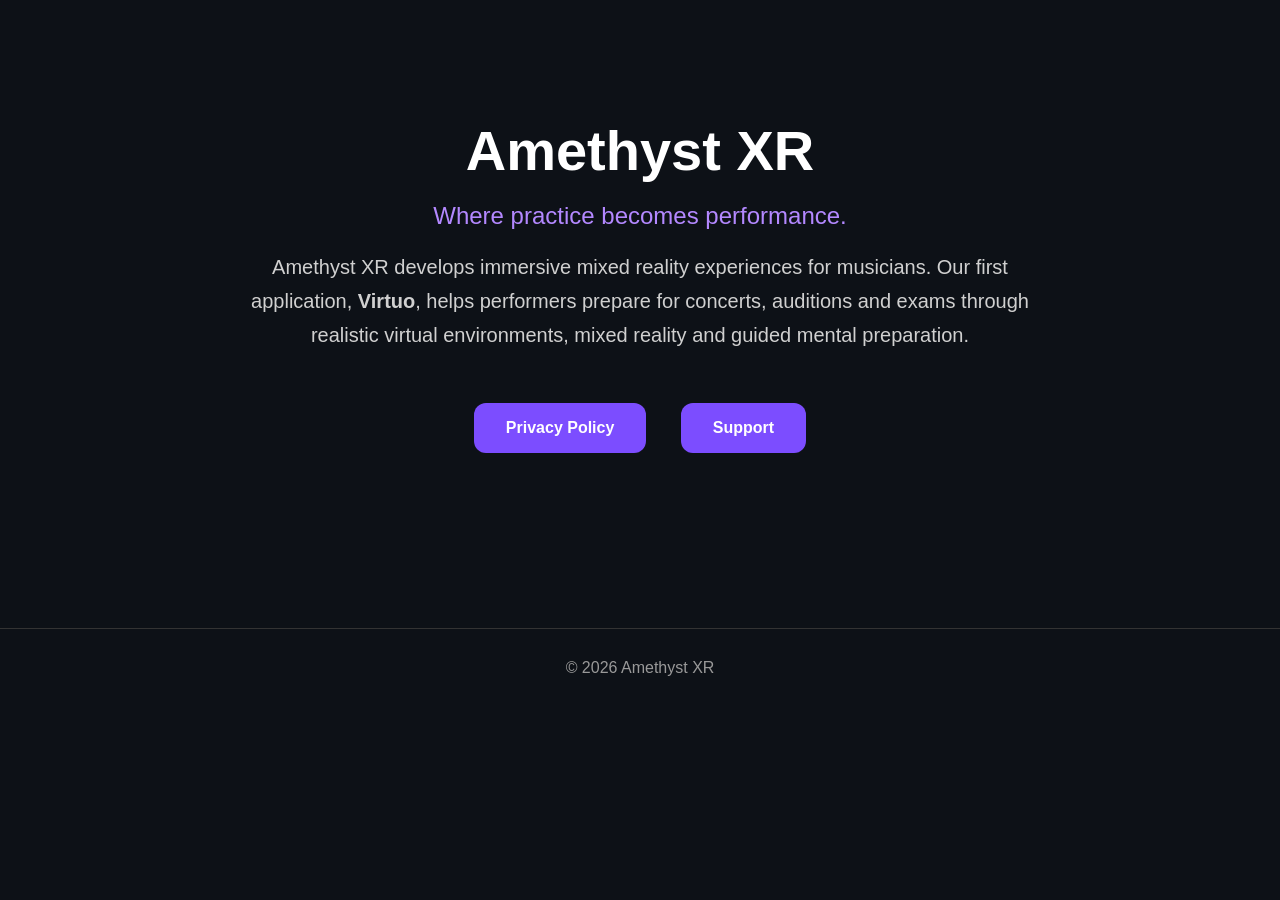
==== index.html @ acb44368 "Create index.html" ====
<!DOCTYPE html>
<html lang="en">
<head>
<meta charset="UTF-8">
<meta name="viewport" content="width=device-width, initial-scale=1.0">
<title>Amethyst XR</title>

<style>
body{
    margin:0;
    font-family:Arial,Helvetica,sans-serif;
    background:#0d1117;
    color:white;
    text-align:center;
}

.hero{
    padding:80px 20px;
}

h1{
    font-size:56px;
    margin-bottom:10px;
}

h2{
    color:#b388ff;
    font-weight:normal;
}

p{
    max-width:800px;
    margin:auto;
    font-size:20px;
    line-height:1.7;
    color:#d0d0d0;
}

.button{
    display:inline-block;
    margin:15px;
    padding:16px 32px;
    background:#7c4dff;
    color:white;
    text-decoration:none;
    border-radius:12px;
    font-weight:bold;
}

.button:hover{
    background:#9b6dff;
}

footer{
    margin-top:80px;
    padding:30px;
    color:#999;
    border-top:1px solid #333;
}
</style>

</head>

<body>

<div class="hero">

<h1>Amethyst XR</h1>

<h2>Where practice becomes performance.</h2>

<p>

Amethyst XR develops immersive mixed reality experiences for musicians.

Our first application, <strong>Virtuo</strong>, helps performers prepare for concerts, auditions and exams through realistic virtual environments, mixed reality and guided mental preparation.

</p>

<br><br>

<a class="button" href="privacy.html">Privacy Policy</a>

<a class="button" href="support.html">Support</a>

</div>

<footer>

© 2026 Amethyst XR

</footer>

</body>
</html>
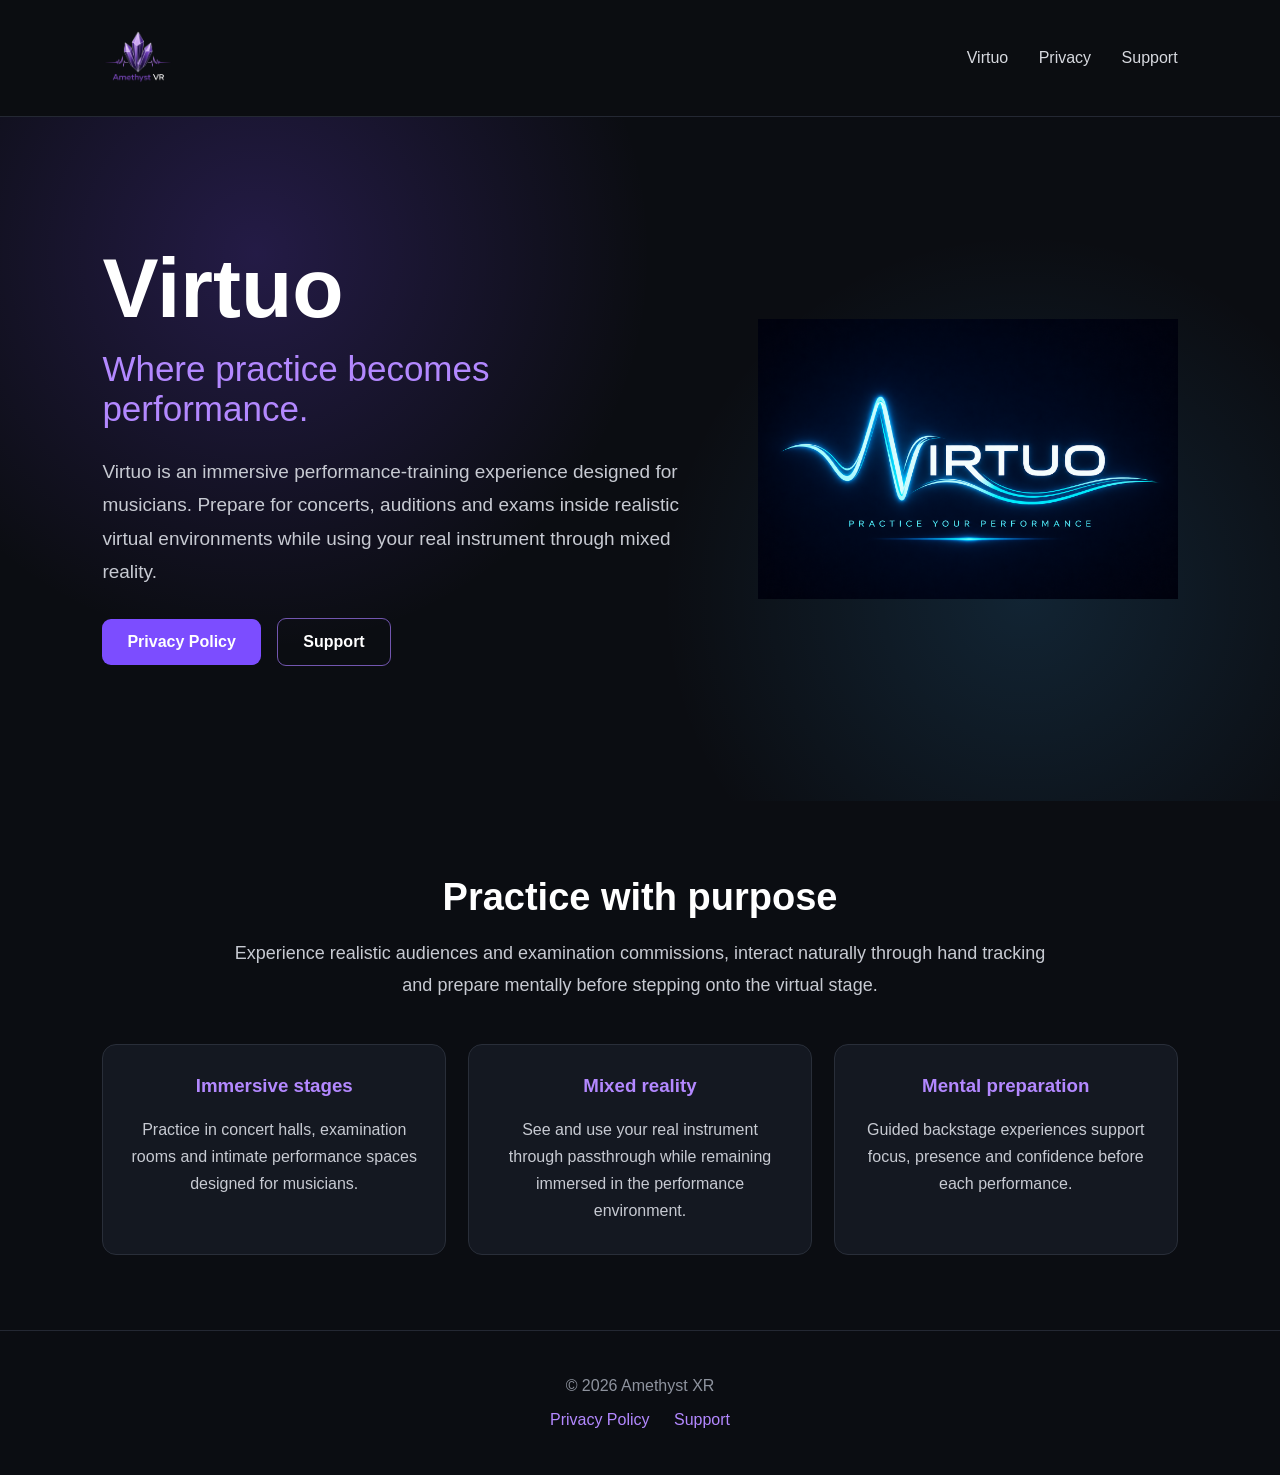
==== commit f4205960: "Redesign homepage and add logos" ====
--- a/index.html
+++ b/index.html
@@ -3,91 +3,298 @@
 <head>
 <meta charset="UTF-8">
 <meta name="viewport" content="width=device-width, initial-scale=1.0">
-<title>Amethyst XR</title>
+
+<title>Amethyst XR | Virtuo</title>
 
 <style>
-body{
-    margin:0;
-    font-family:Arial,Helvetica,sans-serif;
-    background:#0d1117;
-    color:white;
-    text-align:center;
-}
-
-.hero{
-    padding:80px 20px;
-}
-
-h1{
-    font-size:56px;
-    margin-bottom:10px;
-}
-
-h2{
-    color:#b388ff;
-    font-weight:normal;
-}
-
-p{
-    max-width:800px;
-    margin:auto;
-    font-size:20px;
-    line-height:1.7;
-    color:#d0d0d0;
-}
-
-.button{
-    display:inline-block;
-    margin:15px;
-    padding:16px 32px;
-    background:#7c4dff;
-    color:white;
-    text-decoration:none;
-    border-radius:12px;
-    font-weight:bold;
-}
-
-.button:hover{
-    background:#9b6dff;
-}
-
-footer{
-    margin-top:80px;
-    padding:30px;
-    color:#999;
-    border-top:1px solid #333;
+* {
+    box-sizing: border-box;
+}
+
+html {
+    scroll-behavior: smooth;
+}
+
+body {
+    margin: 0;
+    font-family: Arial, Helvetica, sans-serif;
+    background: #0b0d12;
+    color: #ffffff;
+}
+
+header {
+    display: flex;
+    align-items: center;
+    justify-content: space-between;
+    padding: 22px 8%;
+    border-bottom: 1px solid #242833;
+    background: rgba(11, 13, 18, 0.94);
+}
+
+.brand-logo {
+    width: 220px;
+    max-height: 72px;
+    object-fit: contain;
+    object-position: left center;
+}
+
+nav a {
+    color: #d7d9df;
+    text-decoration: none;
+    margin-left: 26px;
+    font-size: 16px;
+}
+
+nav a:hover {
+    color: #b388ff;
+}
+
+.hero {
+    min-height: 76vh;
+    display: flex;
+    align-items: center;
+    justify-content: space-between;
+    gap: 60px;
+    padding: 85px 8%;
+    background:
+        radial-gradient(circle at 20% 20%, rgba(124, 77, 255, 0.22), transparent 34%),
+        radial-gradient(circle at 80% 70%, rgba(58, 177, 255, 0.14), transparent 32%);
+}
+
+.hero-text {
+    max-width: 650px;
+}
+
+.hero h1 {
+    margin: 0 0 12px;
+    font-size: clamp(48px, 7vw, 84px);
+}
+
+.hero h2 {
+    margin: 0 0 26px;
+    color: #b388ff;
+    font-weight: 400;
+    font-size: clamp(23px, 3vw, 35px);
+}
+
+.hero p {
+    margin: 0;
+    color: #c7cad2;
+    font-size: 19px;
+    line-height: 1.75;
+}
+
+.virtuo-logo {
+    width: min(420px, 42vw);
+    max-height: 360px;
+    object-fit: contain;
+}
+
+.actions {
+    margin-top: 30px;
+}
+
+.button {
+    display: inline-block;
+    margin: 0 12px 12px 0;
+    padding: 14px 25px;
+    border-radius: 9px;
+    background: #7c4dff;
+    color: #ffffff;
+    text-decoration: none;
+    font-weight: bold;
+}
+
+.button:hover {
+    background: #9a74ff;
+}
+
+.button.secondary {
+    background: transparent;
+    border: 1px solid #7256af;
+}
+
+.section {
+    padding: 75px 8%;
+    text-align: center;
+}
+
+.section h2 {
+    margin: 0 0 18px;
+    font-size: 38px;
+}
+
+.section-intro {
+    max-width: 820px;
+    margin: 0 auto;
+    color: #c7cad2;
+    font-size: 18px;
+    line-height: 1.8;
+}
+
+.features {
+    display: grid;
+    grid-template-columns: repeat(3, 1fr);
+    gap: 22px;
+    margin-top: 42px;
+}
+
+.card {
+    padding: 30px 24px;
+    border: 1px solid #292e39;
+    border-radius: 14px;
+    background: #141821;
+}
+
+.card h3 {
+    margin-top: 0;
+    color: #b388ff;
+}
+
+.card p {
+    margin-bottom: 0;
+    color: #c7cad2;
+    line-height: 1.7;
+}
+
+footer {
+    padding: 30px 8%;
+    border-top: 1px solid #242833;
+    text-align: center;
+    color: #8e939e;
+}
+
+footer a {
+    color: #b388ff;
+    text-decoration: none;
+    margin: 0 10px;
+}
+
+@media (max-width: 800px) {
+    header {
+        flex-direction: column;
+        gap: 18px;
+    }
+
+    nav a {
+        margin: 0 10px;
+    }
+
+    .hero {
+        flex-direction: column;
+        text-align: center;
+        padding-top: 60px;
+    }
+
+    .virtuo-logo {
+        width: 78%;
+    }
+
+    .features {
+        grid-template-columns: 1fr;
+    }
 }
 </style>
-
 </head>
 
 <body>
 
-<div class="hero">
-
-<h1>Amethyst XR</h1>
-
-<h2>Where practice becomes performance.</h2>
-
-<p>
-
-Amethyst XR develops immersive mixed reality experiences for musicians.
-
-Our first application, <strong>Virtuo</strong>, helps performers prepare for concerts, auditions and exams through realistic virtual environments, mixed reality and guided mental preparation.
-
-</p>
-
-<br><br>
-
-<a class="button" href="privacy.html">Privacy Policy</a>
-
-<a class="button" href="support.html">Support</a>
-
-</div>
+<header>
+    <img
+        class="brand-logo"
+        src="amethyst-logo.png"
+        alt="Amethyst XR logo"
+    >
+
+    <nav>
+        <a href="#virtuo">Virtuo</a>
+        <a href="privacy.html">Privacy</a>
+        <a href="support.html">Support</a>
+    </nav>
+</header>
+
+<main>
+
+<section class="hero" id="virtuo">
+
+    <div class="hero-text">
+
+        <h1>Virtuo</h1>
+
+        <h2>Where practice becomes performance.</h2>
+
+        <p>
+            Virtuo is an immersive performance-training experience designed
+            for musicians. Prepare for concerts, auditions and exams inside
+            realistic virtual environments while using your real instrument
+            through mixed reality.
+        </p>
+
+        <div class="actions">
+            <a class="button" href="privacy.html">Privacy Policy</a>
+            <a class="button secondary" href="support.html">Support</a>
+        </div>
+
+    </div>
+
+    <img
+        class="virtuo-logo"
+        src="virtuo-logo.png"
+        alt="Virtuo logo"
+    >
+
+</section>
+
+<section class="section">
+
+    <h2>Practice with purpose</h2>
+
+    <p class="section-intro">
+        Experience realistic audiences and examination commissions,
+        interact naturally through hand tracking and prepare mentally
+        before stepping onto the virtual stage.
+    </p>
+
+    <div class="features">
+
+        <div class="card">
+            <h3>Immersive stages</h3>
+            <p>
+                Practice in concert halls, examination rooms and intimate
+                performance spaces designed for musicians.
+            </p>
+        </div>
+
+        <div class="card">
+            <h3>Mixed reality</h3>
+            <p>
+                See and use your real instrument through passthrough while
+                remaining immersed in the performance environment.
+            </p>
+        </div>
+
+        <div class="card">
+            <h3>Mental preparation</h3>
+            <p>
+                Guided backstage experiences support focus, presence and
+                confidence before each performance.
+            </p>
+        </div>
+
+    </div>
+
+</section>
+
+</main>
 
 <footer>
 
-© 2026 Amethyst XR
+    <p>© 2026 Amethyst XR</p>
+
+    <p>
+        <a href="privacy.html">Privacy Policy</a>
+        <a href="support.html">Support</a>
+    </p>
 
 </footer>
 
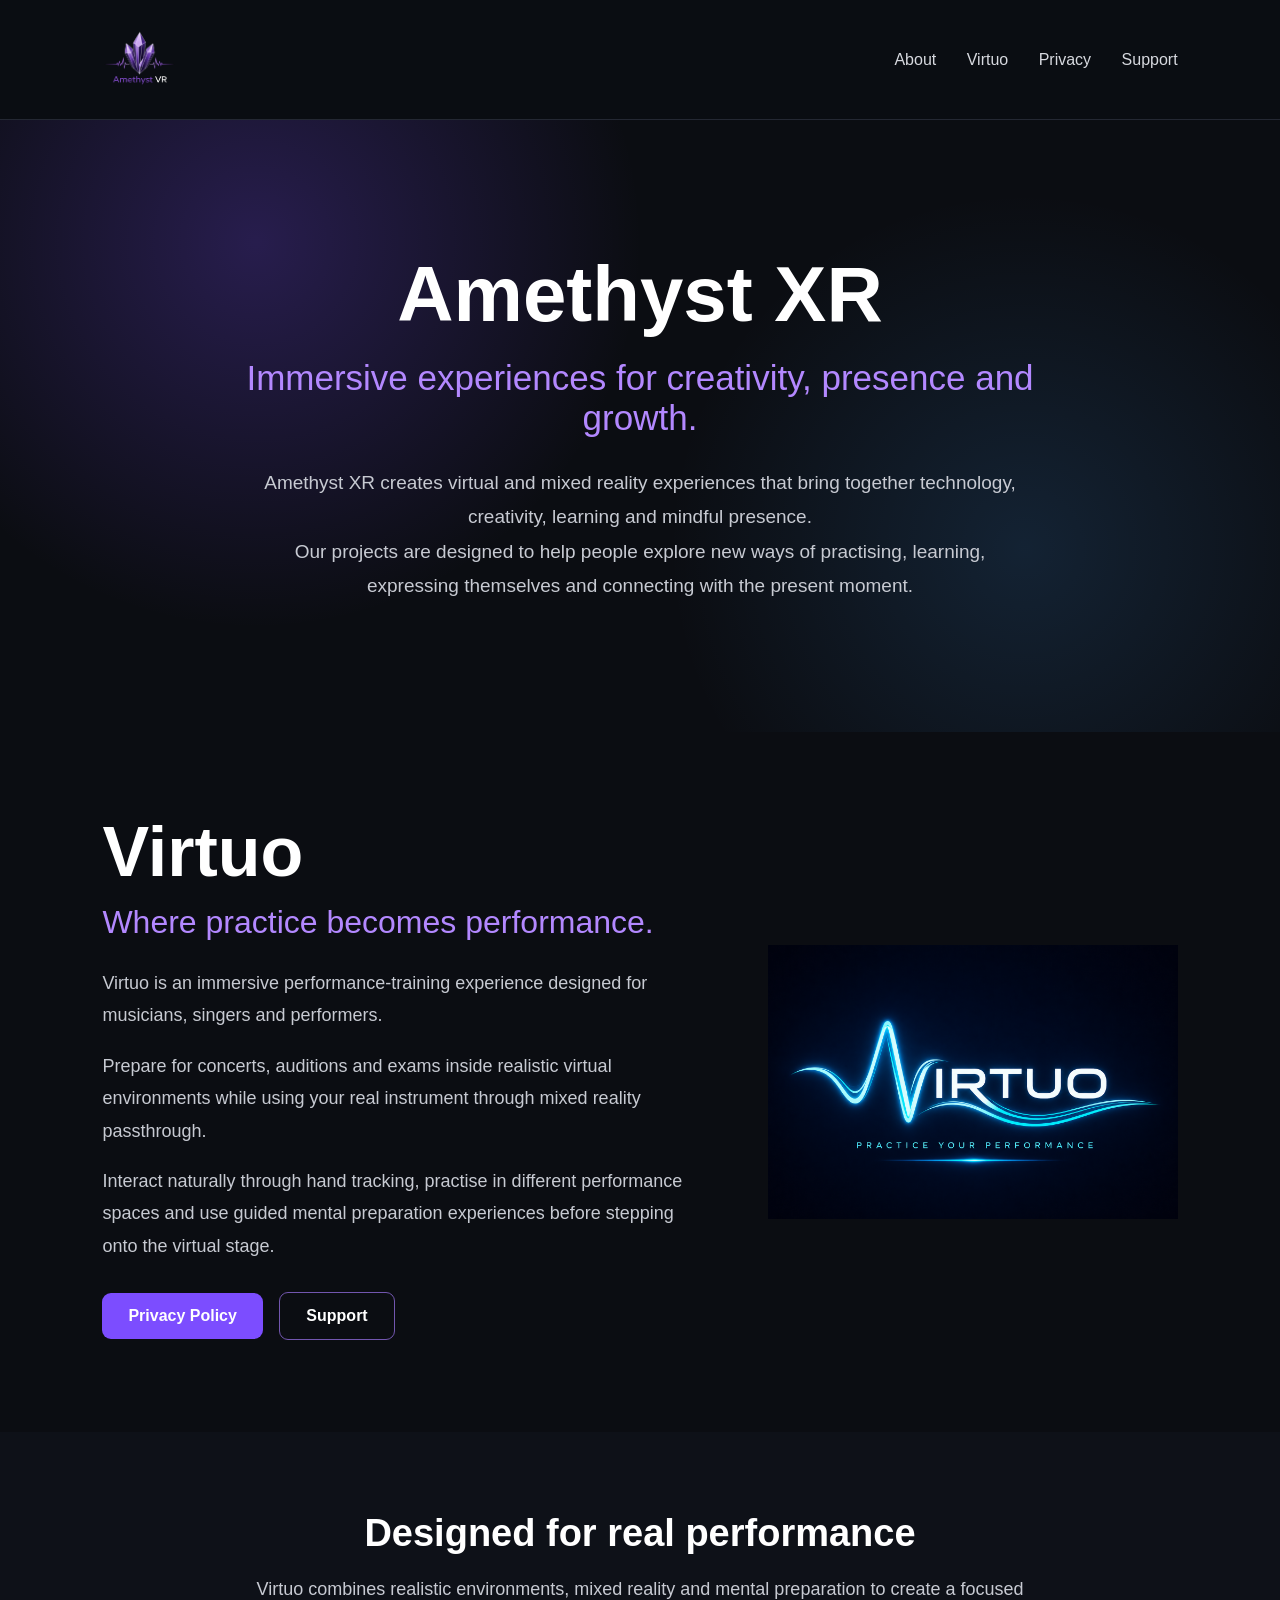
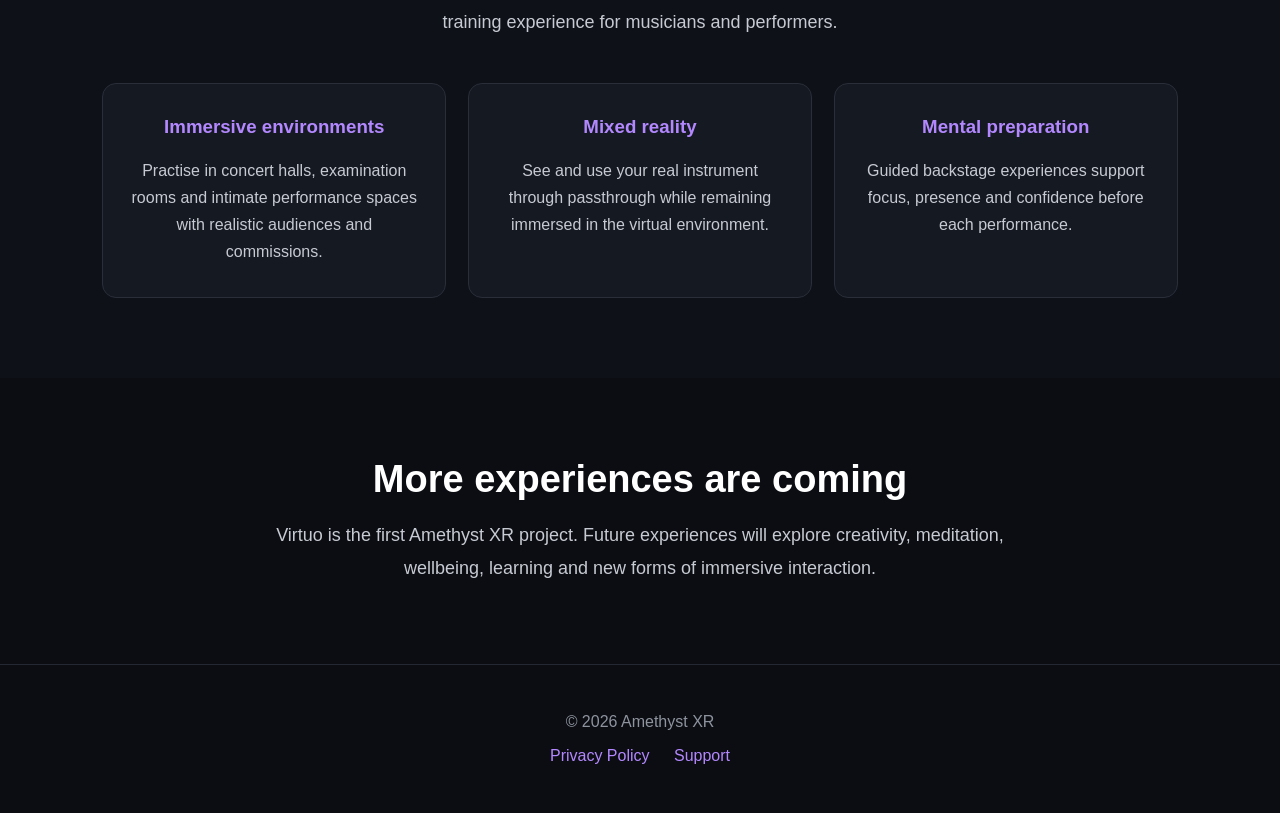
==== commit 3f26ed6b: "Redesign Amethyst XR website" ====
--- a/index.html
+++ b/index.html
@@ -3,300 +3,321 @@
 <head>
 <meta charset="UTF-8">
 <meta name="viewport" content="width=device-width, initial-scale=1.0">
-
-<title>Amethyst XR | Virtuo</title>
-
+<title>Amethyst XR | Immersive Experiences</title>
 <style>
 * {
     box-sizing: border-box;
 }
-
 html {
     scroll-behavior: smooth;
 }
-
 body {
     margin: 0;
     font-family: Arial, Helvetica, sans-serif;
     background: #0b0d12;
     color: #ffffff;
 }
-
 header {
     display: flex;
     align-items: center;
     justify-content: space-between;
     padding: 22px 8%;
     border-bottom: 1px solid #242833;
-    background: rgba(11, 13, 18, 0.94);
-}
-
+    background: rgba(11, 13, 18, 0.96);
+}
 .brand-logo {
     width: 220px;
-    max-height: 72px;
+    max-height: 75px;
     object-fit: contain;
     object-position: left center;
 }
-
 nav a {
+    margin-left: 26px;
     color: #d7d9df;
     text-decoration: none;
-    margin-left: 26px;
     font-size: 16px;
 }
-
 nav a:hover {
     color: #b388ff;
 }
-
 .hero {
-    min-height: 76vh;
+    min-height: 68vh;
+    display: flex;
+    align-items: center;
+    justify-content: center;
+    padding: 90px 8%;
+    text-align: center;
+    background:
+        radial-gradient(circle at 20% 20%, rgba(124, 77, 255, 0.25), transparent 34%),
+        radial-gradient(circle at 80% 70%, rgba(70, 165, 255, 0.14), transparent 32%);
+}
+.hero-content {
+    max-width: 900px;
+}
+.hero h1 {
+    margin: 0 0 18px;
+    font-size: clamp(45px, 7vw, 78px);
+}
+.hero h2 {
+    margin: 0 auto 28px;
+    color: #b388ff;
+    font-weight: 400;
+    font-size: clamp(23px, 3vw, 35px);
+}
+.hero p {
+    max-width: 780px;
+    margin: auto;
+    color: #c7cad2;
+    font-size: 19px;
+    line-height: 1.8;
+}
+.section {
+    padding: 80px 8%;
+}
+.product {
     display: flex;
     align-items: center;
     justify-content: space-between;
-    gap: 60px;
-    padding: 85px 8%;
-    background:
-        radial-gradient(circle at 20% 20%, rgba(124, 77, 255, 0.22), transparent 34%),
-        radial-gradient(circle at 80% 70%, rgba(58, 177, 255, 0.14), transparent 32%);
-}
-
-.hero-text {
+    gap: 70px;
+    max-width: 1250px;
+    margin: auto;
+}
+.product-text {
     max-width: 650px;
 }
-
-.hero h1 {
+.product-text h2 {
     margin: 0 0 12px;
-    font-size: clamp(48px, 7vw, 84px);
-}
-
-.hero h2 {
+    font-size: clamp(42px, 6vw, 70px);
+}
+.product-text h3 {
     margin: 0 0 26px;
     color: #b388ff;
+    font-size: clamp(22px, 3vw, 32px);
     font-weight: 400;
-    font-size: clamp(23px, 3vw, 35px);
-}
-
-.hero p {
-    margin: 0;
-    color: #c7cad2;
-    font-size: 19px;
-    line-height: 1.75;
-}
-
+}
+.product-text p {
+    color: #c7cad2;
+    font-size: 18px;
+    line-height: 1.8;
+}
 .virtuo-logo {
-    width: min(420px, 42vw);
+    width: min(410px, 40vw);
     max-height: 360px;
     object-fit: contain;
 }
-
 .actions {
     margin-top: 30px;
 }
-
 .button {
     display: inline-block;
     margin: 0 12px 12px 0;
-    padding: 14px 25px;
+    padding: 14px 26px;
     border-radius: 9px;
     background: #7c4dff;
     color: #ffffff;
     text-decoration: none;
     font-weight: bold;
 }
-
 .button:hover {
-    background: #9a74ff;
-}
-
+    background: #9871ff;
+}
 .button.secondary {
     background: transparent;
     border: 1px solid #7256af;
 }
-
-.section {
-    padding: 75px 8%;
+.features-section {
+    padding: 80px 8%;
     text-align: center;
-}
-
-.section h2 {
+    background: #0e1118;
+}
+.features-section h2 {
     margin: 0 0 18px;
     font-size: 38px;
 }
-
-.section-intro {
+.features-intro {
     max-width: 820px;
-    margin: 0 auto;
+    margin: auto;
     color: #c7cad2;
     font-size: 18px;
     line-height: 1.8;
 }
-
 .features {
     display: grid;
     grid-template-columns: repeat(3, 1fr);
     gap: 22px;
-    margin-top: 42px;
-}
-
+    max-width: 1200px;
+    margin: 45px auto 0;
+}
 .card {
-    padding: 30px 24px;
+    padding: 32px 25px;
     border: 1px solid #292e39;
     border-radius: 14px;
-    background: #141821;
-}
-
+    background: #151922;
+}
 .card h3 {
     margin-top: 0;
     color: #b388ff;
 }
-
 .card p {
     margin-bottom: 0;
     color: #c7cad2;
     line-height: 1.7;
 }
-
+.future {
+    padding: 80px 8%;
+    text-align: center;
+}
+.future h2 {
+    margin: 0 0 18px;
+    font-size: 38px;
+}
+.future p {
+    max-width: 780px;
+    margin: auto;
+    color: #c7cad2;
+    font-size: 18px;
+    line-height: 1.8;
+}
 footer {
-    padding: 30px 8%;
+    padding: 32px 8%;
     border-top: 1px solid #242833;
     text-align: center;
     color: #8e939e;
 }
-
 footer a {
+    margin: 0 10px;
     color: #b388ff;
     text-decoration: none;
-    margin: 0 10px;
-}
-
+}
 @media (max-width: 800px) {
     header {
         flex-direction: column;
         gap: 18px;
     }
-
     nav a {
         margin: 0 10px;
     }
-
-    .hero {
+    .product {
         flex-direction: column;
         text-align: center;
-        padding-top: 60px;
-    }
-
+    }
     .virtuo-logo {
         width: 78%;
     }
-
     .features {
         grid-template-columns: 1fr;
     }
 }
 </style>
 </head>
-
 <body>
-
 <header>
     <img
         class="brand-logo"
         src="amethyst-logo.png"
         alt="Amethyst XR logo"
     >
-
-    <nav>
-        <a href="#virtuo">Virtuo</a>
-        <a href="privacy.html">Privacy</a>
-        <a href="support.html">Support</a>
-    </nav>
+<nav>
+    <a href="#about">About</a>
+    <a href="#virtuo">Virtuo</a>
+    <a href="privacy.html">Privacy</a>
+    <a href="support.html">Support</a>
+</nav>
 </header>
-
 <main>
-
-<section class="hero" id="virtuo">
-
-    <div class="hero-text">
-
-        <h1>Virtuo</h1>
-
-        <h2>Where practice becomes performance.</h2>
-
-        <p>
-            Virtuo is an immersive performance-training experience designed
-            for musicians. Prepare for concerts, auditions and exams inside
-            realistic virtual environments while using your real instrument
-            through mixed reality.
-        </p>
-
+<section class="hero" id="about">
+    <div class="hero-content">
+    <h1>Amethyst XR</h1>
+    <h2>Immersive experiences for creativity, presence and growth.</h2>
+    <p>
+        Amethyst XR creates virtual and mixed reality experiences
+        that bring together technology, creativity, learning and
+        mindful presence.
+    </p>
+    <p>
+        Our projects are designed to help people explore new ways
+        of practising, learning, expressing themselves and connecting
+        with the present moment.
+    </p>
+</div>
+</section>
+<section class="section" id="virtuo">
+<div class="product">
+    <div class="product-text">
+        <h2>Virtuo</h2>
+        <h3>Where practice becomes performance.</h3>
+        <p>
+            Virtuo is an immersive performance-training experience
+            designed for musicians, singers and performers.
+        </p>
+        <p>
+            Prepare for concerts, auditions and exams inside realistic
+            virtual environments while using your real instrument
+            through mixed reality passthrough.
+        </p>
+        <p>
+            Interact naturally through hand tracking, practise in
+            different performance spaces and use guided mental
+            preparation experiences before stepping onto the virtual stage.
+        </p>
         <div class="actions">
             <a class="button" href="privacy.html">Privacy Policy</a>
             <a class="button secondary" href="support.html">Support</a>
         </div>
-
     </div>
-
     <img
         class="virtuo-logo"
         src="virtuo-logo.png"
         alt="Virtuo logo"
     >
-
+</div>
 </section>
-
-<section class="section">
-
-    <h2>Practice with purpose</h2>
-
-    <p class="section-intro">
-        Experience realistic audiences and examination commissions,
-        interact naturally through hand tracking and prepare mentally
-        before stepping onto the virtual stage.
-    </p>
-
-    <div class="features">
-
-        <div class="card">
-            <h3>Immersive stages</h3>
-            <p>
-                Practice in concert halls, examination rooms and intimate
-                performance spaces designed for musicians.
-            </p>
-        </div>
-
-        <div class="card">
-            <h3>Mixed reality</h3>
-            <p>
-                See and use your real instrument through passthrough while
-                remaining immersed in the performance environment.
-            </p>
-        </div>
-
-        <div class="card">
-            <h3>Mental preparation</h3>
-            <p>
-                Guided backstage experiences support focus, presence and
-                confidence before each performance.
-            </p>
-        </div>
-
+<section class="features-section">
+<h2>Designed for real performance</h2>
+<p class="features-intro">
+    Virtuo combines realistic environments, mixed reality and
+    mental preparation to create a focused training experience
+    for musicians and performers.
+</p>
+<div class="features">
+    <div class="card">
+        <h3>Immersive environments</h3>
+        <p>
+            Practise in concert halls, examination rooms and intimate
+            performance spaces with realistic audiences and commissions.
+        </p>
     </div>
-
+    <div class="card">
+        <h3>Mixed reality</h3>
+        <p>
+            See and use your real instrument through passthrough
+            while remaining immersed in the virtual environment.
+        </p>
+    </div>
+    <div class="card">
+        <h3>Mental preparation</h3>
+        <p>
+            Guided backstage experiences support focus, presence
+            and confidence before each performance.
+        </p>
+    </div>
+</div>
 </section>
-
+<section class="future">
+<h2>More experiences are coming</h2>
+<p>
+    Virtuo is the first Amethyst XR project. Future experiences
+    will explore creativity, meditation, wellbeing, learning and
+    new forms of immersive interaction.
+</p>
+</section>
 </main>
-
 <footer>
-
-    <p>© 2026 Amethyst XR</p>
-
-    <p>
-        <a href="privacy.html">Privacy Policy</a>
-        <a href="support.html">Support</a>
-    </p>
-
+<p>© 2026 Amethyst XR</p>
+<p>
+    <a href="privacy.html">Privacy Policy</a>
+    <a href="support.html">Support</a>
+</p>
 </footer>
-
 </body>
 </html>
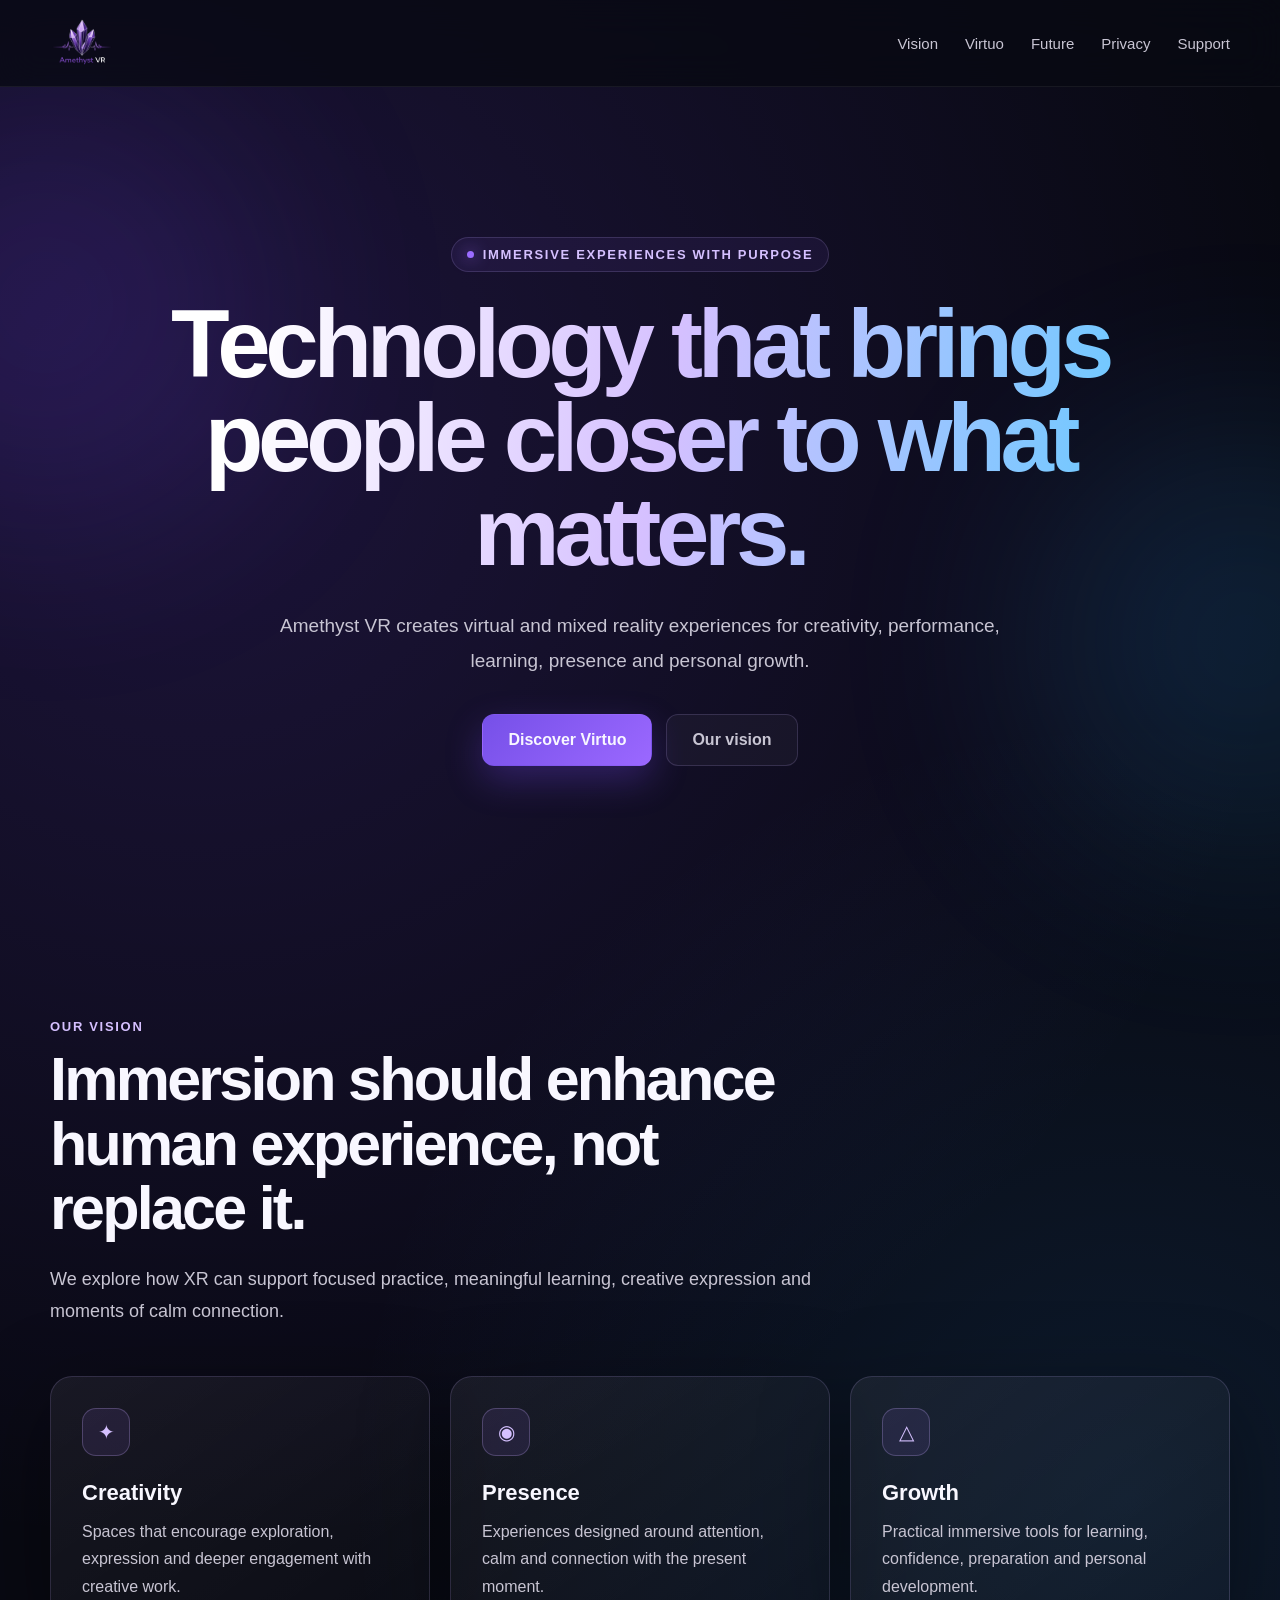
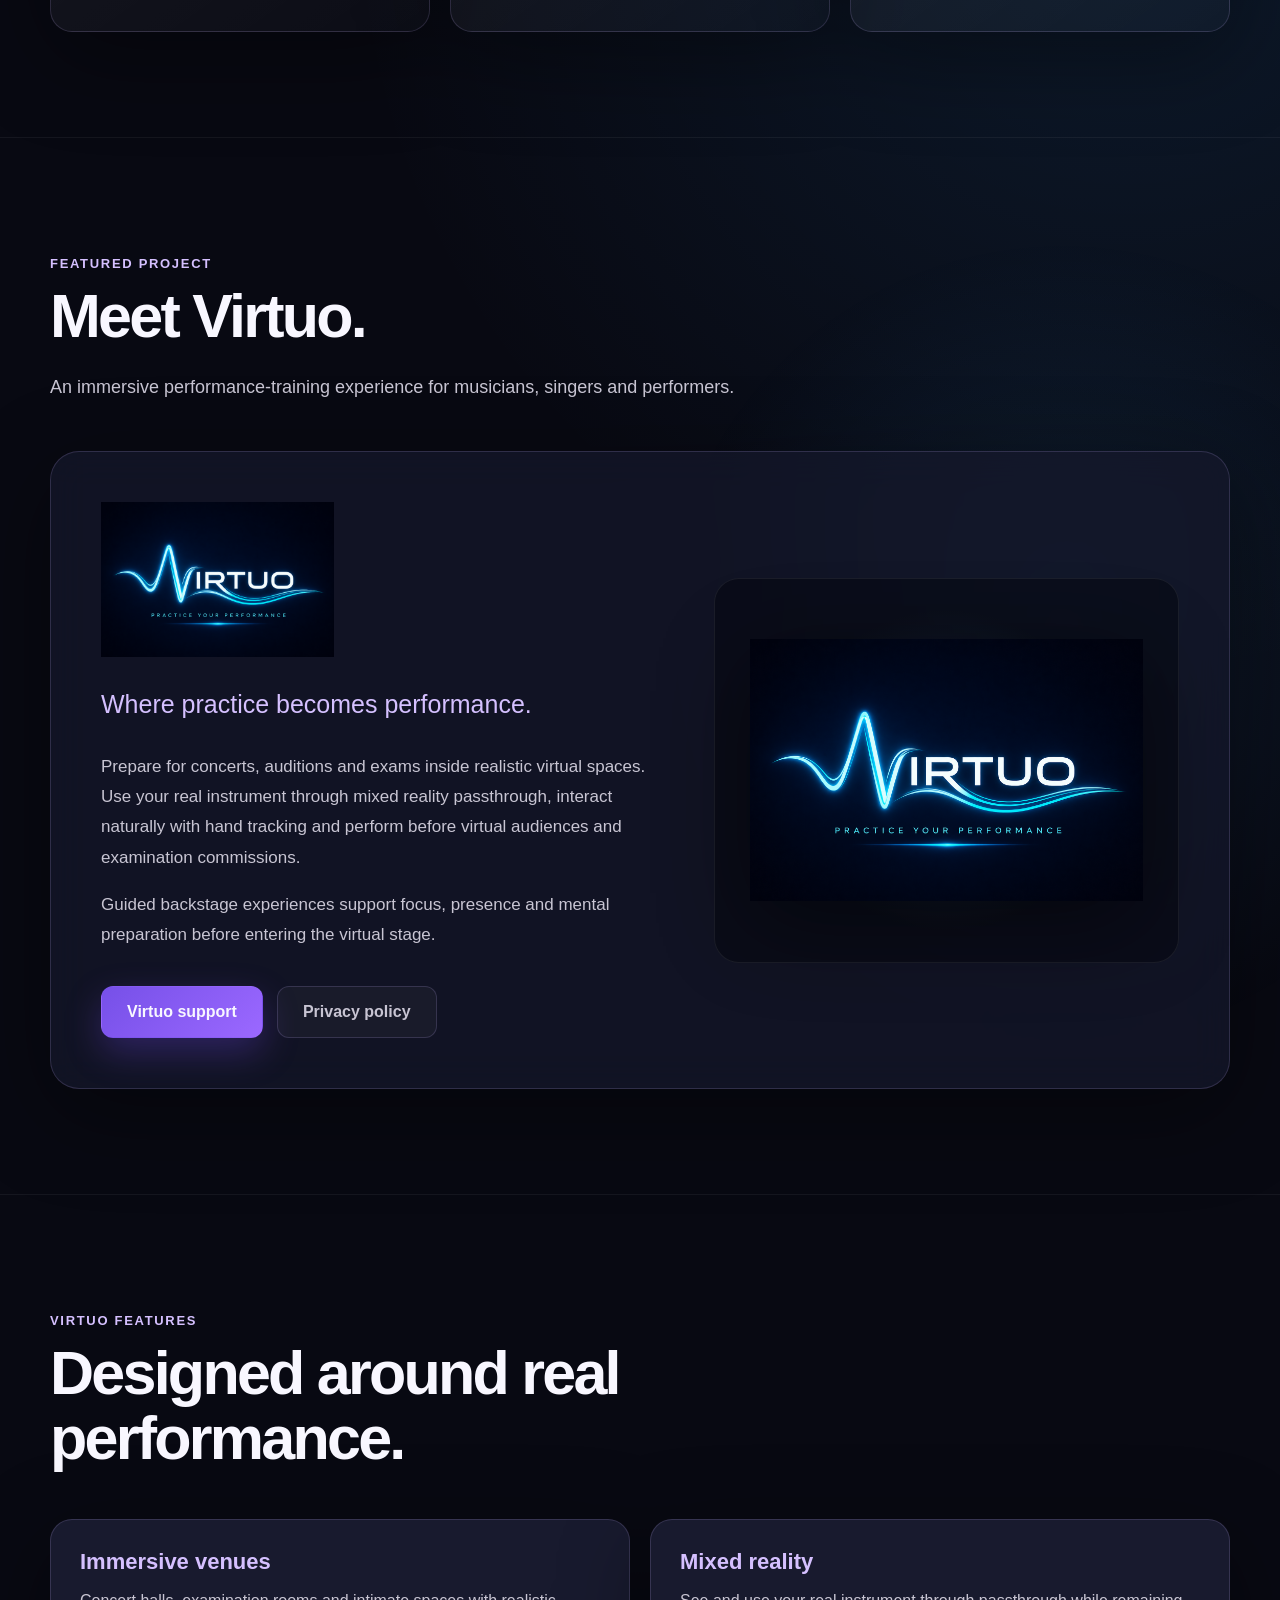
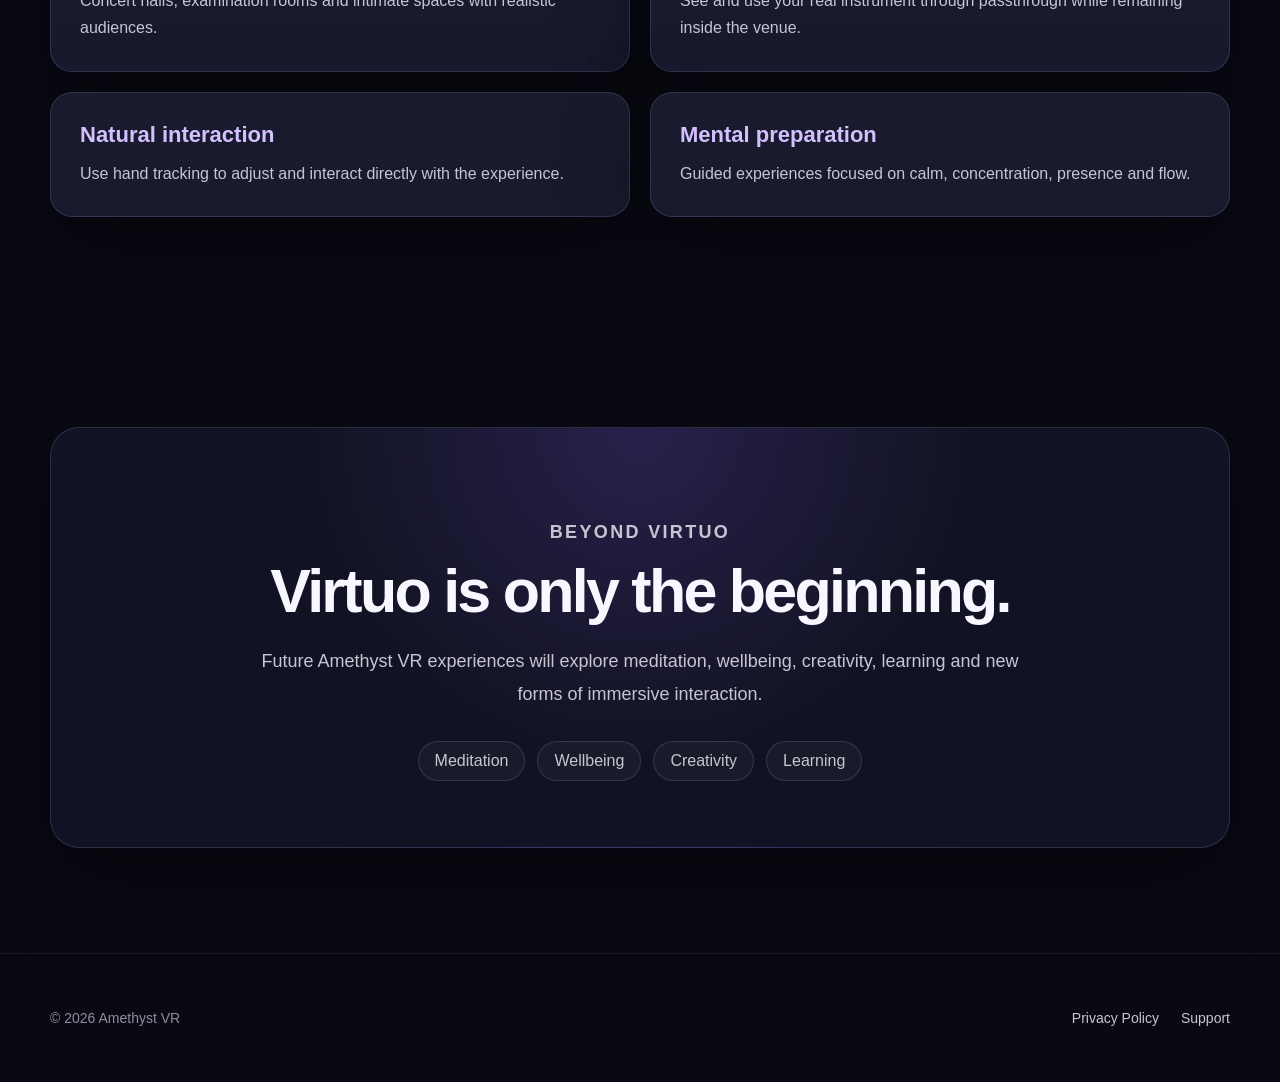
==== commit 94f988b6: "Publish new Amethyst VR website" ====
--- a/index.html
+++ b/index.html
@@ -1,323 +1,177 @@
 <!DOCTYPE html>
 <html lang="en">
 <head>
-<meta charset="UTF-8">
-<meta name="viewport" content="width=device-width, initial-scale=1.0">
-<title>Amethyst XR | Immersive Experiences</title>
-<style>
-* {
-    box-sizing: border-box;
-}
-html {
-    scroll-behavior: smooth;
-}
-body {
-    margin: 0;
-    font-family: Arial, Helvetica, sans-serif;
-    background: #0b0d12;
-    color: #ffffff;
-}
-header {
-    display: flex;
-    align-items: center;
-    justify-content: space-between;
-    padding: 22px 8%;
-    border-bottom: 1px solid #242833;
-    background: rgba(11, 13, 18, 0.96);
-}
-.brand-logo {
-    width: 220px;
-    max-height: 75px;
-    object-fit: contain;
-    object-position: left center;
-}
-nav a {
-    margin-left: 26px;
-    color: #d7d9df;
-    text-decoration: none;
-    font-size: 16px;
-}
-nav a:hover {
-    color: #b388ff;
-}
-.hero {
-    min-height: 68vh;
-    display: flex;
-    align-items: center;
-    justify-content: center;
-    padding: 90px 8%;
-    text-align: center;
-    background:
-        radial-gradient(circle at 20% 20%, rgba(124, 77, 255, 0.25), transparent 34%),
-        radial-gradient(circle at 80% 70%, rgba(70, 165, 255, 0.14), transparent 32%);
-}
-.hero-content {
-    max-width: 900px;
-}
-.hero h1 {
-    margin: 0 0 18px;
-    font-size: clamp(45px, 7vw, 78px);
-}
-.hero h2 {
-    margin: 0 auto 28px;
-    color: #b388ff;
-    font-weight: 400;
-    font-size: clamp(23px, 3vw, 35px);
-}
-.hero p {
-    max-width: 780px;
-    margin: auto;
-    color: #c7cad2;
-    font-size: 19px;
-    line-height: 1.8;
-}
-.section {
-    padding: 80px 8%;
-}
-.product {
-    display: flex;
-    align-items: center;
-    justify-content: space-between;
-    gap: 70px;
-    max-width: 1250px;
-    margin: auto;
-}
-.product-text {
-    max-width: 650px;
-}
-.product-text h2 {
-    margin: 0 0 12px;
-    font-size: clamp(42px, 6vw, 70px);
-}
-.product-text h3 {
-    margin: 0 0 26px;
-    color: #b388ff;
-    font-size: clamp(22px, 3vw, 32px);
-    font-weight: 400;
-}
-.product-text p {
-    color: #c7cad2;
-    font-size: 18px;
-    line-height: 1.8;
-}
-.virtuo-logo {
-    width: min(410px, 40vw);
-    max-height: 360px;
-    object-fit: contain;
-}
-.actions {
-    margin-top: 30px;
-}
-.button {
-    display: inline-block;
-    margin: 0 12px 12px 0;
-    padding: 14px 26px;
-    border-radius: 9px;
-    background: #7c4dff;
-    color: #ffffff;
-    text-decoration: none;
-    font-weight: bold;
-}
-.button:hover {
-    background: #9871ff;
-}
-.button.secondary {
-    background: transparent;
-    border: 1px solid #7256af;
-}
-.features-section {
-    padding: 80px 8%;
-    text-align: center;
-    background: #0e1118;
-}
-.features-section h2 {
-    margin: 0 0 18px;
-    font-size: 38px;
-}
-.features-intro {
-    max-width: 820px;
-    margin: auto;
-    color: #c7cad2;
-    font-size: 18px;
-    line-height: 1.8;
-}
-.features {
-    display: grid;
-    grid-template-columns: repeat(3, 1fr);
-    gap: 22px;
-    max-width: 1200px;
-    margin: 45px auto 0;
-}
-.card {
-    padding: 32px 25px;
-    border: 1px solid #292e39;
-    border-radius: 14px;
-    background: #151922;
-}
-.card h3 {
-    margin-top: 0;
-    color: #b388ff;
-}
-.card p {
-    margin-bottom: 0;
-    color: #c7cad2;
-    line-height: 1.7;
-}
-.future {
-    padding: 80px 8%;
-    text-align: center;
-}
-.future h2 {
-    margin: 0 0 18px;
-    font-size: 38px;
-}
-.future p {
-    max-width: 780px;
-    margin: auto;
-    color: #c7cad2;
-    font-size: 18px;
-    line-height: 1.8;
-}
-footer {
-    padding: 32px 8%;
-    border-top: 1px solid #242833;
-    text-align: center;
-    color: #8e939e;
-}
-footer a {
-    margin: 0 10px;
-    color: #b388ff;
-    text-decoration: none;
-}
-@media (max-width: 800px) {
-    header {
-        flex-direction: column;
-        gap: 18px;
-    }
-    nav a {
-        margin: 0 10px;
-    }
-    .product {
-        flex-direction: column;
-        text-align: center;
-    }
-    .virtuo-logo {
-        width: 78%;
-    }
-    .features {
-        grid-template-columns: 1fr;
-    }
-}
-</style>
+  <meta charset="UTF-8">
+  <meta name="viewport" content="width=device-width, initial-scale=1.0">
+  <meta name="description" content="Amethyst VR creates immersive virtual and mixed reality experiences for creativity, performance, learning and wellbeing.">
+  <meta name="theme-color" content="#090b14">
+  <title>Amethyst VR | Immersive Experiences</title>
+  <link rel="stylesheet" href="style.css">
+  <script src="script.js" defer></script>
 </head>
 <body>
-<header>
-    <img
-        class="brand-logo"
-        src="amethyst-logo.png"
-        alt="Amethyst XR logo"
-    >
-<nav>
-    <a href="#about">About</a>
-    <a href="#virtuo">Virtuo</a>
-    <a href="privacy.html">Privacy</a>
-    <a href="support.html">Support</a>
-</nav>
-</header>
-<main>
-<section class="hero" id="about">
-    <div class="hero-content">
-    <h1>Amethyst XR</h1>
-    <h2>Immersive experiences for creativity, presence and growth.</h2>
-    <p>
-        Amethyst XR creates virtual and mixed reality experiences
-        that bring together technology, creativity, learning and
-        mindful presence.
-    </p>
-    <p>
-        Our projects are designed to help people explore new ways
-        of practising, learning, expressing themselves and connecting
-        with the present moment.
-    </p>
-</div>
-</section>
-<section class="section" id="virtuo">
-<div class="product">
-    <div class="product-text">
-        <h2>Virtuo</h2>
-        <h3>Where practice becomes performance.</h3>
-        <p>
-            Virtuo is an immersive performance-training experience
-            designed for musicians, singers and performers.
-        </p>
-        <p>
-            Prepare for concerts, auditions and exams inside realistic
-            virtual environments while using your real instrument
-            through mixed reality passthrough.
-        </p>
-        <p>
-            Interact naturally through hand tracking, practise in
-            different performance spaces and use guided mental
-            preparation experiences before stepping onto the virtual stage.
+  <div class="ambient ambient-left" aria-hidden="true"></div>
+  <div class="ambient ambient-right" aria-hidden="true"></div>
+
+  <header class="site-header">
+    <div class="container navigation">
+      <a class="brand" href="#top" aria-label="Amethyst VR home">
+        <img src="amethyst-logo.png" alt="Amethyst VR logo">
+      </a>
+
+      <button class="menu-button" type="button" aria-label="Open navigation" aria-expanded="false">
+        <span></span><span></span><span></span>
+      </button>
+
+      <nav class="nav-links" aria-label="Main navigation">
+        <a href="#vision">Vision</a>
+        <a href="#virtuo">Virtuo</a>
+        <a href="#future">Future</a>
+        <a href="privacy.html">Privacy</a>
+        <a href="support.html">Support</a>
+      </nav>
+    </div>
+  </header>
+
+  <main id="top">
+    <section class="hero">
+      <div class="container hero-content reveal">
+        <p class="eyebrow">Immersive experiences with purpose</p>
+        <h1>Technology that brings people closer to what matters.</h1>
+        <p class="hero-copy">
+          Amethyst VR creates virtual and mixed reality experiences for creativity,
+          performance, learning, presence and personal growth.
         </p>
         <div class="actions">
-            <a class="button" href="privacy.html">Privacy Policy</a>
-            <a class="button secondary" href="support.html">Support</a>
+          <a class="button primary" href="#virtuo">Discover Virtuo</a>
+          <a class="button secondary" href="#vision">Our vision</a>
         </div>
+      </div>
+    </section>
+
+    <section id="vision" class="section">
+      <div class="container">
+        <div class="section-heading reveal">
+          <p class="section-label">Our vision</p>
+          <h2>Immersion should enhance human experience, not replace it.</h2>
+          <p>
+            We explore how XR can support focused practice, meaningful learning,
+            creative expression and moments of calm connection.
+          </p>
+        </div>
+
+        <div class="card-grid three">
+          <article class="glass-card reveal">
+            <div class="icon">✦</div>
+            <h3>Creativity</h3>
+            <p>Spaces that encourage exploration, expression and deeper engagement with creative work.</p>
+          </article>
+
+          <article class="glass-card reveal">
+            <div class="icon">◉</div>
+            <h3>Presence</h3>
+            <p>Experiences designed around attention, calm and connection with the present moment.</p>
+          </article>
+
+          <article class="glass-card reveal">
+            <div class="icon">△</div>
+            <h3>Growth</h3>
+            <p>Practical immersive tools for learning, confidence, preparation and personal development.</p>
+          </article>
+        </div>
+      </div>
+    </section>
+
+    <section id="virtuo" class="section featured">
+      <div class="container">
+        <div class="section-heading reveal">
+          <p class="section-label">Featured project</p>
+          <h2>Meet Virtuo.</h2>
+          <p>An immersive performance-training experience for musicians, singers and performers.</p>
+        </div>
+
+        <article class="product-panel reveal">
+          <div class="product-copy">
+            <img class="product-wordmark" src="virtuo-logo.png" alt="Virtuo logo">
+            <p class="product-tagline">Where practice becomes performance.</p>
+            <p>
+              Prepare for concerts, auditions and exams inside realistic virtual spaces.
+              Use your real instrument through mixed reality passthrough, interact naturally
+              with hand tracking and perform before virtual audiences and examination commissions.
+            </p>
+            <p>
+              Guided backstage experiences support focus, presence and mental preparation
+              before entering the virtual stage.
+            </p>
+            <div class="actions">
+              <a class="button primary" href="support.html">Virtuo support</a>
+              <a class="button secondary" href="privacy.html">Privacy policy</a>
+            </div>
+          </div>
+
+          <div class="product-orb" aria-hidden="true">
+            <img src="virtuo-logo.png" alt="">
+          </div>
+        </article>
+      </div>
+    </section>
+
+    <section class="section">
+      <div class="container">
+        <div class="section-heading reveal">
+          <p class="section-label">Virtuo features</p>
+          <h2>Designed around real performance.</h2>
+        </div>
+
+        <div class="card-grid two">
+          <article class="feature-card reveal">
+            <h3>Immersive venues</h3>
+            <p>Concert halls, examination rooms and intimate spaces with realistic audiences.</p>
+          </article>
+          <article class="feature-card reveal">
+            <h3>Mixed reality</h3>
+            <p>See and use your real instrument through passthrough while remaining inside the venue.</p>
+          </article>
+          <article class="feature-card reveal">
+            <h3>Natural interaction</h3>
+            <p>Use hand tracking to adjust and interact directly with the experience.</p>
+          </article>
+          <article class="feature-card reveal">
+            <h3>Mental preparation</h3>
+            <p>Guided experiences focused on calm, concentration, presence and flow.</p>
+          </article>
+        </div>
+      </div>
+    </section>
+
+    <section id="future" class="section">
+      <div class="container">
+        <div class="future-panel reveal">
+          <p class="section-label">Beyond Virtuo</p>
+          <h2>Virtuo is only the beginning.</h2>
+          <p>
+            Future Amethyst VR experiences will explore meditation, wellbeing,
+            creativity, learning and new forms of immersive interaction.
+          </p>
+          <div class="pills" aria-label="Future experience areas">
+            <span>Meditation</span>
+            <span>Wellbeing</span>
+            <span>Creativity</span>
+            <span>Learning</span>
+          </div>
+        </div>
+      </div>
+    </section>
+  </main>
+
+  <footer class="site-footer">
+    <div class="container footer-content">
+      <p>© 2026 Amethyst VR</p>
+      <div>
+        <a href="privacy.html">Privacy Policy</a>
+        <a href="support.html">Support</a>
+      </div>
     </div>
-    <img
-        class="virtuo-logo"
-        src="virtuo-logo.png"
-        alt="Virtuo logo"
-    >
-</div>
-</section>
-<section class="features-section">
-<h2>Designed for real performance</h2>
-<p class="features-intro">
-    Virtuo combines realistic environments, mixed reality and
-    mental preparation to create a focused training experience
-    for musicians and performers.
-</p>
-<div class="features">
-    <div class="card">
-        <h3>Immersive environments</h3>
-        <p>
-            Practise in concert halls, examination rooms and intimate
-            performance spaces with realistic audiences and commissions.
-        </p>
-    </div>
-    <div class="card">
-        <h3>Mixed reality</h3>
-        <p>
-            See and use your real instrument through passthrough
-            while remaining immersed in the virtual environment.
-        </p>
-    </div>
-    <div class="card">
-        <h3>Mental preparation</h3>
-        <p>
-            Guided backstage experiences support focus, presence
-            and confidence before each performance.
-        </p>
-    </div>
-</div>
-</section>
-<section class="future">
-<h2>More experiences are coming</h2>
-<p>
-    Virtuo is the first Amethyst XR project. Future experiences
-    will explore creativity, meditation, wellbeing, learning and
-    new forms of immersive interaction.
-</p>
-</section>
-</main>
-<footer>
-<p>© 2026 Amethyst XR</p>
-<p>
-    <a href="privacy.html">Privacy Policy</a>
-    <a href="support.html">Support</a>
-</p>
-</footer>
+  </footer>
 </body>
 </html>
--- a/style.css
+++ b/style.css
@@ -0,0 +1,334 @@
+:root {
+  --bg: #080912;
+  --bg-soft: #0e1020;
+  --surface: rgba(22, 24, 43, 0.72);
+  --surface-strong: rgba(26, 28, 49, 0.93);
+  --border: rgba(201, 177, 255, 0.17);
+  --purple: #9b6cff;
+  --purple-light: #d5c0ff;
+  --blue: #68c9ff;
+  --text: #f8f7ff;
+  --text-soft: #c8c5d3;
+  --muted: #918d9f;
+  --shadow: 0 25px 90px rgba(0, 0, 0, 0.4);
+}
+
+* { box-sizing: border-box; }
+html { scroll-behavior: smooth; }
+body {
+  margin: 0;
+  overflow-x: hidden;
+  font-family: Inter, -apple-system, BlinkMacSystemFont, "Segoe UI", sans-serif;
+  color: var(--text);
+  background:
+    radial-gradient(circle at 15% 10%, rgba(130, 74, 255, .17), transparent 28%),
+    radial-gradient(circle at 88% 35%, rgba(52, 165, 255, .11), transparent 26%),
+    var(--bg);
+}
+a { color: inherit; }
+img { display: block; max-width: 100%; }
+.container { width: min(1180px, calc(100% - 40px)); margin: 0 auto; }
+
+.ambient {
+  position: fixed;
+  z-index: -1;
+  width: 430px;
+  height: 430px;
+  border-radius: 50%;
+  filter: blur(110px);
+  opacity: .15;
+  pointer-events: none;
+  animation: drift 11s ease-in-out infinite;
+}
+.ambient-left { top: 10%; left: -170px; background: #7b48ff; }
+.ambient-right { right: -180px; bottom: 5%; background: #31a9ff; animation-delay: -5s; }
+@keyframes drift {
+  0%,100% { transform: translateY(0) scale(1); }
+  50% { transform: translateY(-32px) scale(1.08); }
+}
+
+.site-header {
+  position: sticky;
+  top: 0;
+  z-index: 50;
+  border-bottom: 1px solid rgba(255,255,255,.06);
+  background: rgba(8,9,18,.78);
+  backdrop-filter: blur(18px);
+  -webkit-backdrop-filter: blur(18px);
+}
+.navigation {
+  min-height: 86px;
+  display: flex;
+  align-items: center;
+  justify-content: space-between;
+  gap: 28px;
+}
+.brand img { width: 195px; max-height: 64px; object-fit: contain; object-position: left center; }
+.nav-links { display: flex; align-items: center; gap: 27px; }
+.nav-links a {
+  color: var(--text-soft);
+  text-decoration: none;
+  font-size: 15px;
+  transition: color .2s ease, transform .2s ease;
+}
+.nav-links a:hover { color: var(--purple-light); transform: translateY(-1px); }
+
+.menu-button {
+  display: none;
+  padding: 6px;
+  border: 0;
+  background: transparent;
+  cursor: pointer;
+}
+.menu-button span {
+  display: block;
+  width: 26px;
+  height: 2px;
+  margin: 5px;
+  background: var(--text);
+}
+
+.hero {
+  min-height: calc(100vh - 86px);
+  display: grid;
+  place-items: center;
+  padding: 100px 0 85px;
+  text-align: center;
+}
+.hero-content { max-width: 970px; }
+.eyebrow, .section-label {
+  color: var(--purple-light);
+  font-size: 13px;
+  font-weight: 800;
+  letter-spacing: .13em;
+  text-transform: uppercase;
+}
+.eyebrow {
+  display: inline-flex;
+  align-items: center;
+  gap: 9px;
+  margin: 0 0 25px;
+  padding: 9px 15px;
+  border: 1px solid var(--border);
+  border-radius: 999px;
+  background: rgba(155,108,255,.08);
+}
+.eyebrow::before {
+  content: "";
+  width: 7px;
+  height: 7px;
+  border-radius: 50%;
+  background: var(--purple);
+  box-shadow: 0 0 16px var(--purple);
+}
+.hero h1 {
+  margin: 0;
+  font-size: clamp(49px, 8vw, 96px);
+  line-height: .98;
+  letter-spacing: -.055em;
+  background: linear-gradient(100deg, #fff 10%, var(--purple-light) 52%, var(--blue));
+  -webkit-background-clip: text;
+  background-clip: text;
+  color: transparent;
+}
+.hero-copy {
+  max-width: 740px;
+  margin: 30px auto 0;
+  color: var(--text-soft);
+  font-size: 19px;
+  line-height: 1.8;
+}
+.actions { display: flex; flex-wrap: wrap; gap: 14px; margin-top: 36px; }
+.hero .actions { justify-content: center; }
+.button {
+  min-height: 52px;
+  display: inline-flex;
+  align-items: center;
+  justify-content: center;
+  padding: 0 25px;
+  border: 1px solid transparent;
+  border-radius: 12px;
+  text-decoration: none;
+  font-weight: 750;
+  transition: transform .2s ease, box-shadow .2s ease, background .2s ease;
+}
+.button:hover { transform: translateY(-2px); }
+.button.primary {
+  background: linear-gradient(135deg, #7650e8, #9b68ff);
+  box-shadow: 0 14px 36px rgba(124,77,255,.28);
+}
+.button.primary:hover { box-shadow: 0 18px 45px rgba(124,77,255,.4); }
+.button.secondary {
+  border-color: var(--border);
+  color: var(--text-soft);
+  background: rgba(255,255,255,.035);
+}
+.button.secondary:hover { background: rgba(255,255,255,.075); }
+
+.section { padding: 105px 0; }
+.section-heading { max-width: 790px; margin-bottom: 48px; }
+.section-heading h2, .future-panel h2 {
+  margin: 10px 0 0;
+  font-size: clamp(37px, 5vw, 61px);
+  line-height: 1.06;
+  letter-spacing: -.045em;
+}
+.section-heading > p:last-child, .future-panel > p {
+  margin: 22px 0 0;
+  color: var(--text-soft);
+  font-size: 18px;
+  line-height: 1.8;
+}
+
+.card-grid { display: grid; gap: 20px; }
+.card-grid.three { grid-template-columns: repeat(3,1fr); }
+.card-grid.two { grid-template-columns: repeat(2,1fr); }
+
+.glass-card, .feature-card {
+  border: 1px solid var(--border);
+  border-radius: 22px;
+  background: linear-gradient(145deg, rgba(255,255,255,.06), rgba(255,255,255,.018));
+  box-shadow: var(--shadow);
+}
+.glass-card { padding: 31px; }
+.icon {
+  width: 48px;
+  height: 48px;
+  display: grid;
+  place-items: center;
+  margin-bottom: 24px;
+  border: 1px solid rgba(204,177,255,.25);
+  border-radius: 14px;
+  color: var(--purple-light);
+  background: rgba(167,121,255,.1);
+  font-size: 20px;
+}
+.glass-card h3, .feature-card h3 { margin: 0 0 12px; font-size: 22px; }
+.glass-card p, .feature-card p {
+  margin: 0;
+  color: var(--text-soft);
+  line-height: 1.72;
+}
+
+.featured {
+  border-top: 1px solid rgba(255,255,255,.055);
+  border-bottom: 1px solid rgba(255,255,255,.055);
+  background: radial-gradient(circle at 83% 48%, rgba(67,174,255,.1), transparent 34%);
+}
+.product-panel {
+  display: grid;
+  grid-template-columns: 1.08fr .92fr;
+  align-items: center;
+  gap: 68px;
+  padding: 50px;
+  border: 1px solid var(--border);
+  border-radius: 29px;
+  background: var(--surface);
+  box-shadow: var(--shadow);
+  backdrop-filter: blur(18px);
+}
+.product-wordmark { width: min(390px, 100%); max-height: 155px; object-fit: contain; object-position: left; }
+.product-tagline { color: var(--purple-light) !important; font-size: 25px !important; }
+.product-copy p { color: var(--text-soft); font-size: 17px; line-height: 1.78; }
+.product-orb {
+  min-height: 385px;
+  display: grid;
+  place-items: center;
+  padding: 35px;
+  border: 1px solid rgba(255,255,255,.07);
+  border-radius: 25px;
+  background:
+    radial-gradient(circle, rgba(91,170,255,.14), transparent 54%),
+    rgba(3,5,12,.45);
+}
+.product-orb img { width: min(100%,420px); max-height: 330px; object-fit: contain; filter: drop-shadow(0 22px 45px rgba(0,0,0,.48)); }
+
+.feature-card { padding: 29px; background: var(--surface-strong); }
+.feature-card h3 { color: var(--purple-light); }
+
+.future-panel {
+  padding: 66px 45px;
+  border: 1px solid var(--border);
+  border-radius: 29px;
+  text-align: center;
+  background:
+    radial-gradient(circle at 50% 0%, rgba(147,92,255,.18), transparent 46%),
+    var(--surface);
+  box-shadow: var(--shadow);
+}
+.future-panel > p { max-width: 790px; margin-left: auto; margin-right: auto; }
+.pills { display: flex; flex-wrap: wrap; justify-content: center; gap: 12px; margin-top: 31px; }
+.pills span {
+  padding: 10px 16px;
+  border: 1px solid var(--border);
+  border-radius: 999px;
+  color: var(--text-soft);
+  background: rgba(255,255,255,.035);
+}
+
+.site-footer { padding: 42px 0; border-top: 1px solid rgba(255,255,255,.07); }
+.footer-content { display: flex; justify-content: space-between; align-items: center; gap: 24px; color: var(--muted); font-size: 14px; }
+.footer-content div { display: flex; gap: 22px; }
+.footer-content a { color: var(--text-soft); text-decoration: none; }
+.footer-content a:hover { color: var(--purple-light); }
+
+.reveal { opacity: 0; transform: translateY(22px); transition: opacity .75s ease, transform .75s ease; }
+.reveal.visible { opacity: 1; transform: translateY(0); }
+
+.legal-page { min-height: 100vh; }
+.legal-main { padding: 90px 0; }
+.legal-card {
+  max-width: 900px;
+  margin: auto;
+  padding: 45px;
+  border: 1px solid var(--border);
+  border-radius: 24px;
+  background: var(--surface);
+  box-shadow: var(--shadow);
+}
+.legal-card h1 { margin-top: 0; font-size: clamp(38px,6vw,62px); }
+.legal-card h2 { margin-top: 38px; color: var(--purple-light); }
+.legal-card p, .legal-card li { color: var(--text-soft); line-height: 1.75; }
+.legal-card a { color: var(--purple-light); }
+
+@media (max-width: 900px) {
+  .card-grid.three { grid-template-columns: 1fr; }
+  .product-panel { grid-template-columns: 1fr; }
+  .product-copy { text-align: center; }
+  .product-wordmark { margin: auto; object-position: center; }
+  .product-copy .actions { justify-content: center; }
+}
+@media (max-width: 720px) {
+  .menu-button { display: block; }
+  .nav-links {
+    position: absolute;
+    top: 86px;
+    left: 20px;
+    right: 20px;
+    display: none;
+    flex-direction: column;
+    align-items: stretch;
+    gap: 0;
+    padding: 12px;
+    border: 1px solid var(--border);
+    border-radius: 16px;
+    background: rgba(12,13,25,.97);
+    box-shadow: var(--shadow);
+  }
+  .nav-links.open { display: flex; }
+  .nav-links a { padding: 13px 12px; }
+  .brand img { width: 170px; }
+  .hero { min-height: auto; padding: 85px 0; }
+  .section { padding: 78px 0; }
+  .card-grid.two { grid-template-columns: 1fr; }
+  .product-panel { padding: 26px; }
+  .product-orb { min-height: 270px; padding: 22px; }
+  .future-panel { padding: 49px 24px; }
+  .footer-content { flex-direction: column; text-align: center; }
+  .legal-card { padding: 28px 22px; }
+}
+@media (prefers-reduced-motion: reduce) {
+  html { scroll-behavior: auto; }
+  .ambient { animation: none; }
+  .reveal { opacity: 1; transform: none; transition: none; }
+}
